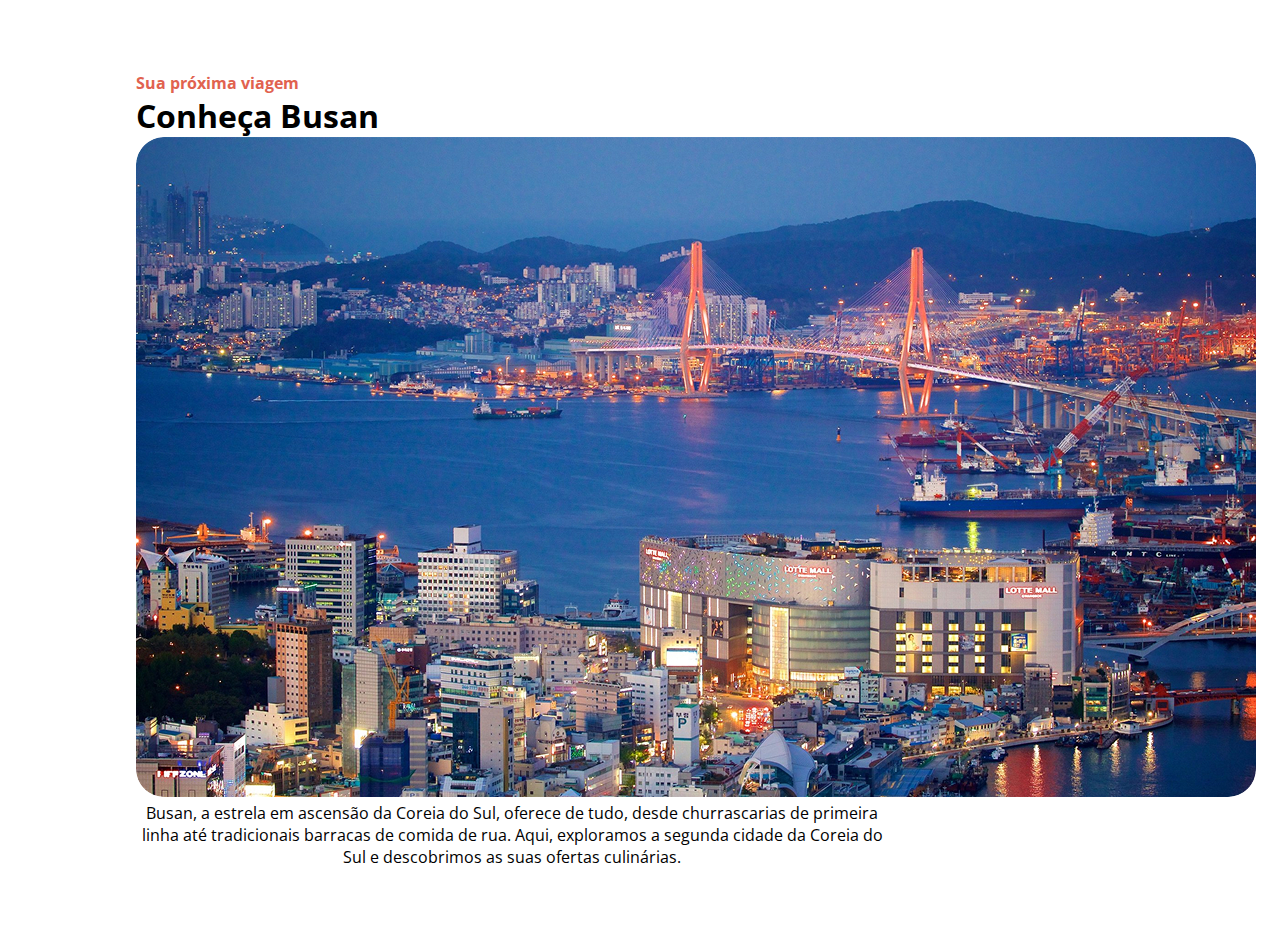
==== Desafio Local Turístico/index.html @ ed127ed5 "initial commit" ====
<!DOCTYPE html>
<html lang="pt-br">
<head>
    <meta charset="UTF-8">
    <meta name="viewport" content="width=device-width, initial-scale=1.0">
    <title>Local Turístico</title>
    <link rel="stylesheet" href="assets/style.css">
    <link rel="preconnect" href="https://fonts.googleapis.com">
<link rel="preconnect" href="https://fonts.gstatic.com" crossorigin>
<link href="https://fonts.googleapis.com/css2?family=Open+Sans:ital,wght@0,300..800;1,300..800&display=swap" rel="stylesheet">
</head>
<body>
    <div id="page">
        <tittle>
            <headline>Sua próxima viagem</headline>
            <h1>Conheça Busan</h1>
        </tittle>
    
        <img src="assets/capa-img.jpg" alt="porto de busan, com ponte estaiada">
        <p class="description">
            Busan, a estrela em ascensão da Coreia do Sul, oferece de tudo, desde churrascarias de primeira linha até tradicionais barracas de comida de rua. Aqui, exploramos a segunda cidade da Coreia do Sul e descobrimos as suas ofertas culinárias.
        </p>
    </div>
</body>
</html>
---- Desafio Local Turístico/assets/style.css ----
* {
    font-family: "Open Sans", serif;
    margin: 0;
    padding: 0;
}

body {
    width: 80vw;
}

headline {
    font-weight: bold;
    color: #E1624F;
}

h1 {
    
}

#page {
    box-sizing: border-box;
    width: 800px;
    padding: 24px;
    margin: 48px auto;
}

img {
    border-radius: 28px;
}

.description{
    text-align: center;
}
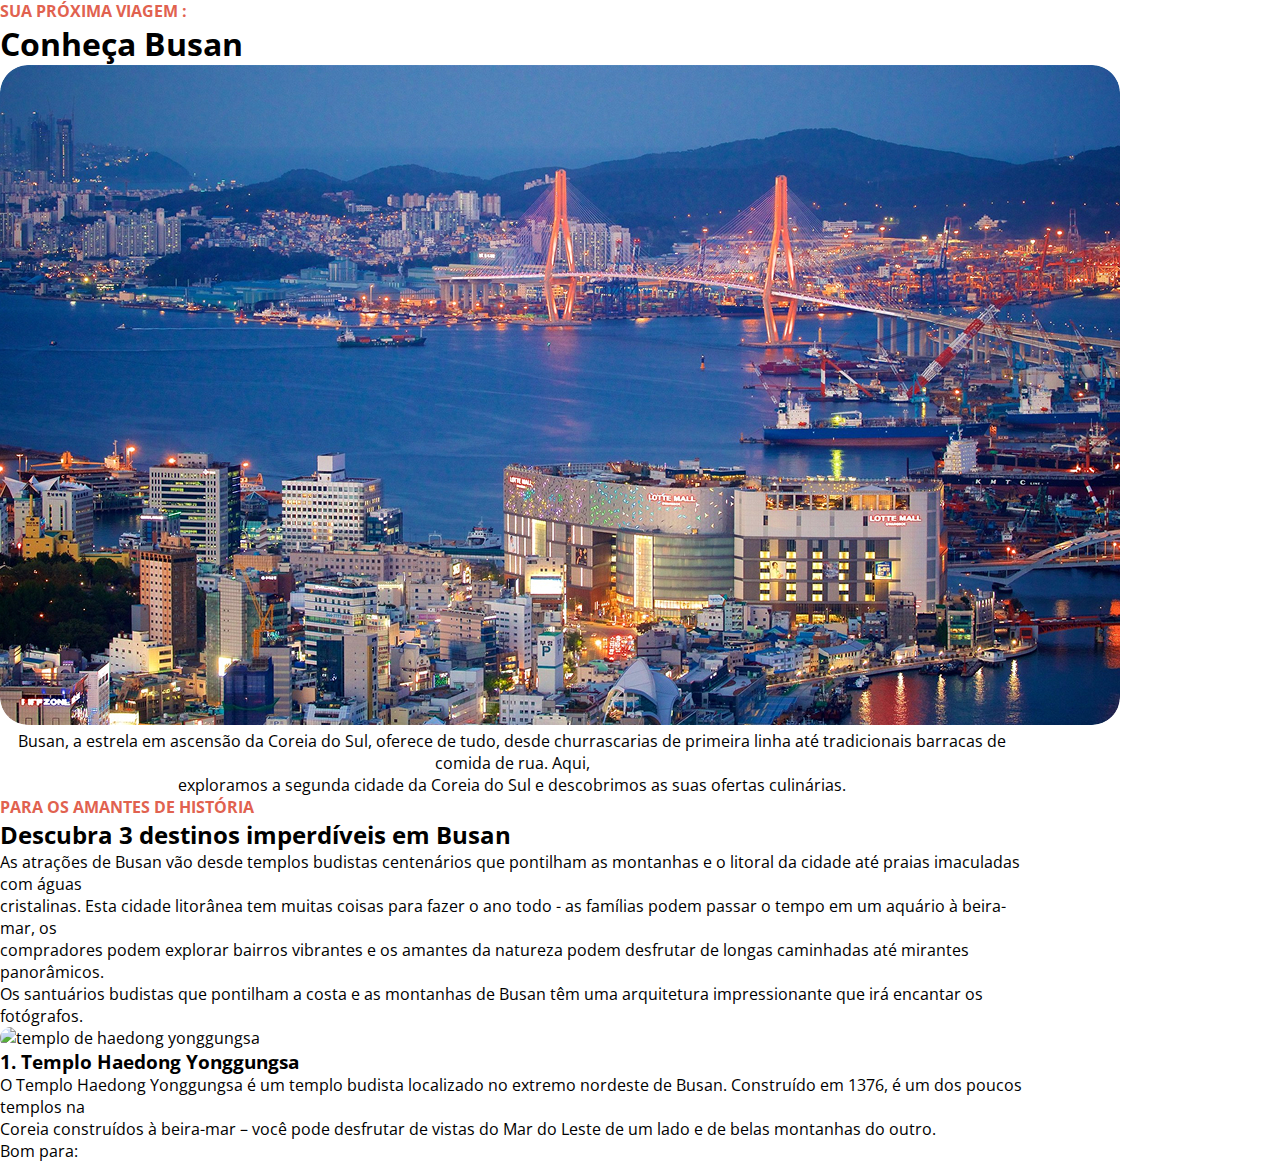
==== commit e909acdf: "melhorias e começo do projeto" ====
--- a/Desafio Local Turístico/index.html
+++ b/Desafio Local Turístico/index.html
@@ -10,16 +10,45 @@
 <link href="https://fonts.googleapis.com/css2?family=Open+Sans:ital,wght@0,300..800;1,300..800&display=swap" rel="stylesheet">
 </head>
 <body>
-    <div id="page">
-        <tittle>
-            <headline>Sua próxima viagem</headline>
-            <h1>Conheça Busan</h1>
-        </tittle>
+    <div id="background">
+        <section class="title">
+            <tittle>
+                <headline>SUA PRÓXIMA VIAGEM :</headline>
+                <h1>Conheça Busan</h1>
+            </tittle>
+        
+            <div id="apresentation">
+                <img src="assets/capa-img.jpg" alt="porto de busan, com ponte estaiada">
+                <p class="description">
+                    Busan, a estrela em ascensão da Coreia do Sul, oferece de tudo, desde churrascarias de primeira linha até tradicionais barracas de comida de rua. Aqui, <br> exploramos a segunda cidade da Coreia do Sul e descobrimos as suas ofertas culinárias.
+                </p>
+            </div> 
+                
+        </section> 
+        <section class="page">
+            <div class="travel">
+                <tittle>
+                    <headline>PARA OS AMANTES DE HISTÓRIA</headline>
+                    <h2>Descubra 3 destinos imperdíveis em Busan</h2>
+                </tittle>
+                <p class="text">
+                    As atrações de Busan vão desde templos budistas centenários que pontilham as montanhas e o litoral da cidade até praias imaculadas com águas <br> 
+                    cristalinas. Esta cidade litorânea tem muitas coisas para fazer o ano todo - as famílias podem passar o tempo em um aquário à beira-mar, os <br>
+                     compradores podem explorar bairros vibrantes e os amantes da natureza podem desfrutar de longas caminhadas até mirantes panorâmicos. <br>
+                    Os santuários budistas que pontilham a costa e as montanhas de Busan têm uma arquitetura impressionante que irá encantar os fotógrafos.
+                </p>
+                <img src="assets/card-travel-1.jpg" alt="templo de haedong yonggungsa">
+                <h3>1. Templo Haedong Yonggungsa</h3>
+                <p class="text">
+                    O Templo Haedong Yonggungsa é um templo budista localizado no extremo nordeste de Busan. Construído em 1376, é um dos poucos templos na <br> Coreia construídos à beira-mar – você pode desfrutar de vistas do Mar do Leste de um lado e de belas montanhas do outro.
+                </p>
+                <p class="list">
+                    Bom para: 
+                </p>
+            </div class="travel">
+        </section>
+        
     
-        <img src="assets/capa-img.jpg" alt="porto de busan, com ponte estaiada">
-        <p class="description">
-            Busan, a estrela em ascensão da Coreia do Sul, oferece de tudo, desde churrascarias de primeira linha até tradicionais barracas de comida de rua. Aqui, exploramos a segunda cidade da Coreia do Sul e descobrimos as suas ofertas culinárias.
-        </p>
     </div>
 </body>
 </html>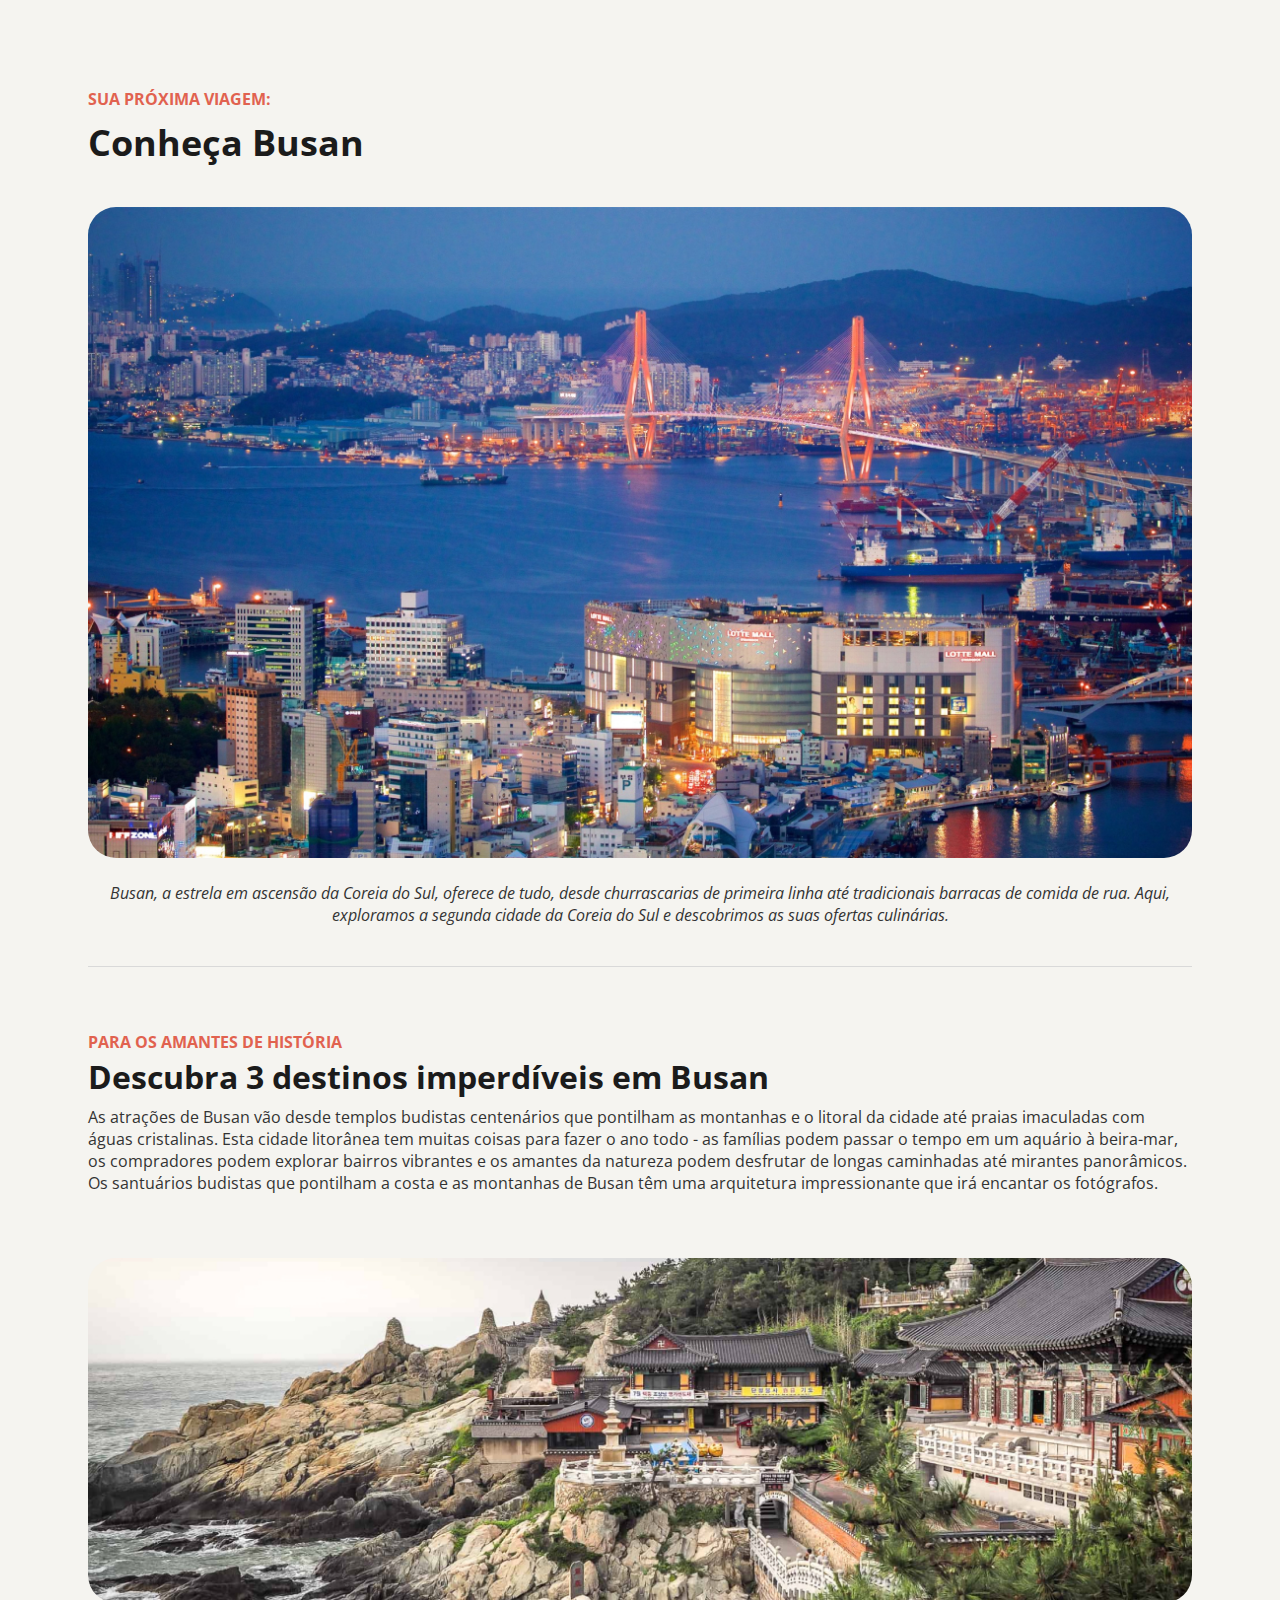
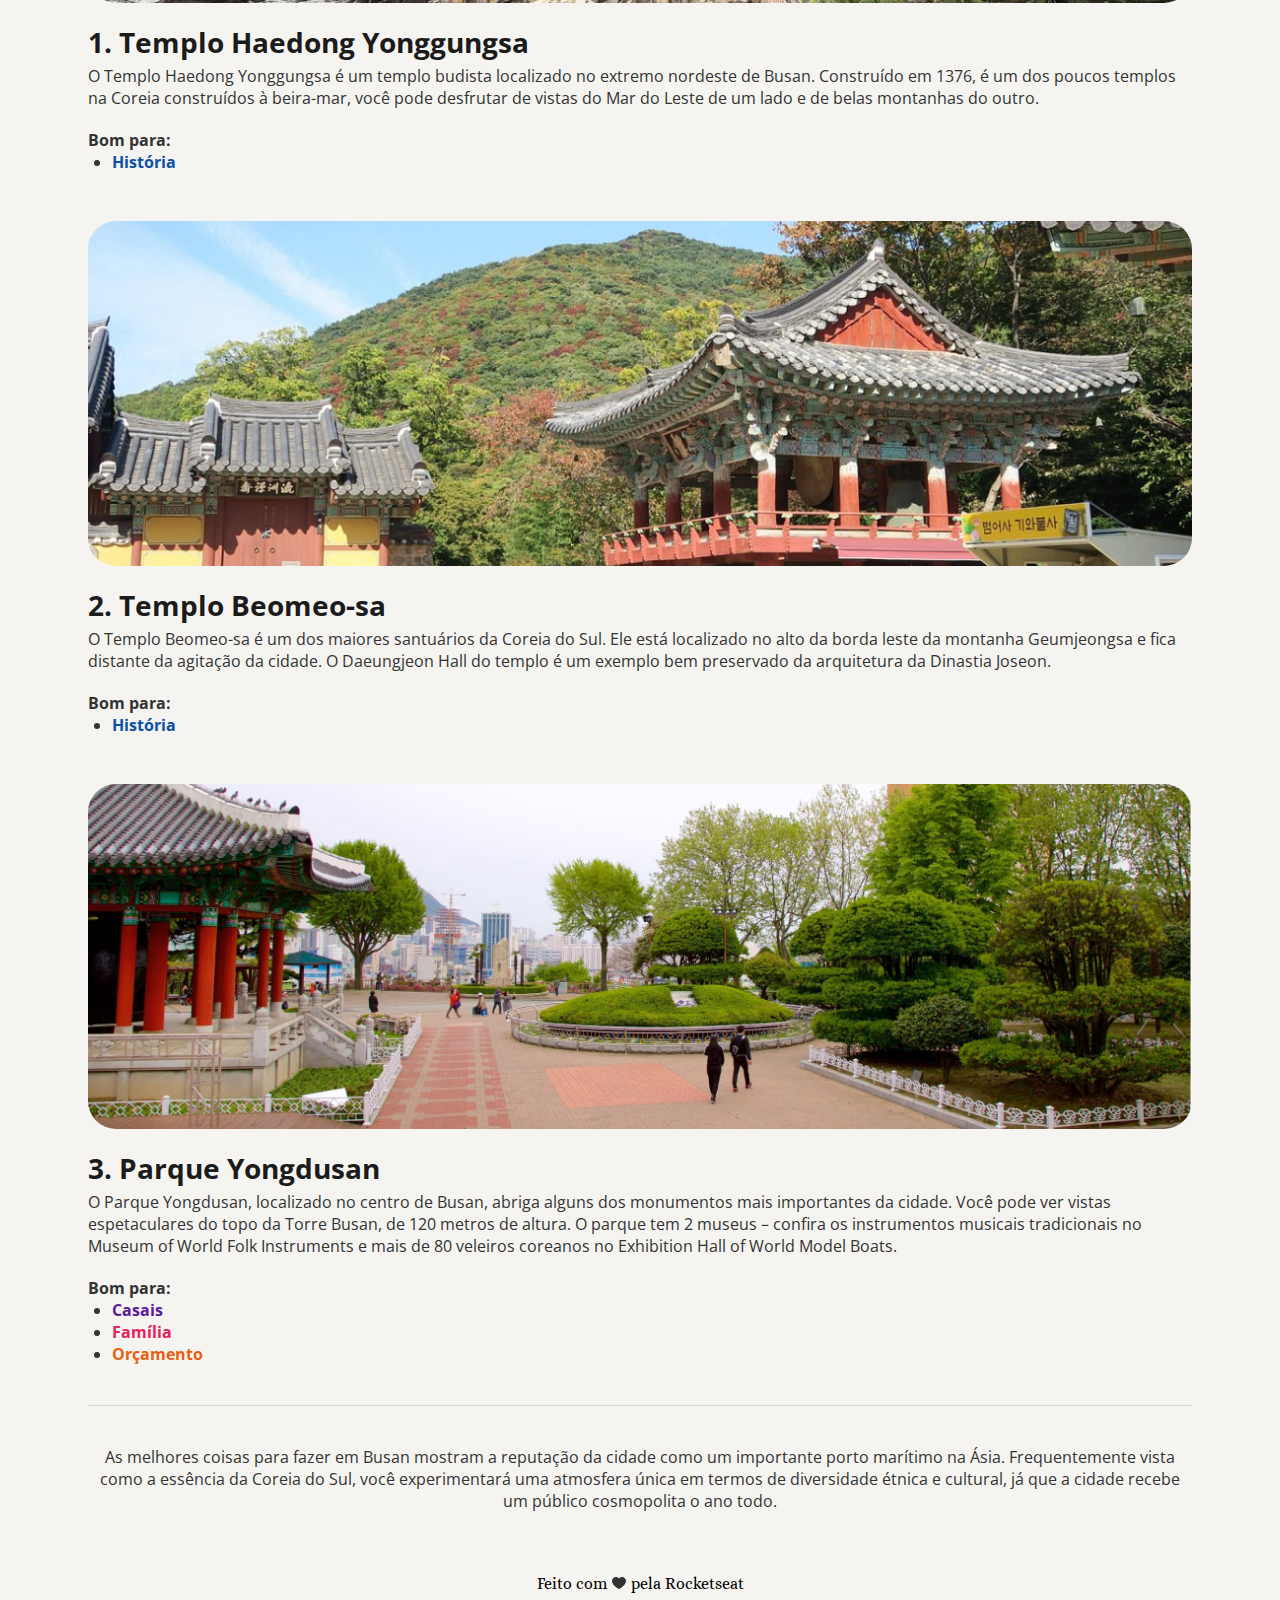
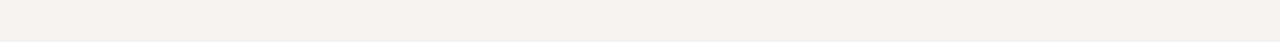
==== commit ba77c551: "consertando o projeto local turístico" ====
--- a/Desafio Local Turístico/index.html
+++ b/Desafio Local Turístico/index.html
@@ -1,54 +1,92 @@
 <!DOCTYPE html>
 <html lang="pt-br">
 <head>
+    <link rel="preconnect" href="https://fonts.googleapis.com">
+    <link rel="preconnect" href="https://fonts.gstatic.com" crossorigin>
     <meta charset="UTF-8">
     <meta name="viewport" content="width=device-width, initial-scale=1.0">
+    <link rel="shorcut icon" href="assets/icon.png">
     <title>Local Turístico</title>
-    <link rel="stylesheet" href="assets/style.css">
-    <link rel="preconnect" href="https://fonts.googleapis.com">
-<link rel="preconnect" href="https://fonts.gstatic.com" crossorigin>
-<link href="https://fonts.googleapis.com/css2?family=Open+Sans:ital,wght@0,300..800;1,300..800&display=swap" rel="stylesheet">
+    
+    <link rel="stylesheet" href="style.css">
+    <link href="https://fonts.googleapis.com/css2?family=Alice&family=Open+Sans:ital,wght@0,300..800;1,300..800&display=swap" rel="stylesheet">
 </head>
 <body>
-    <div id="background">
-        <section class="title">
-            <tittle>
-                <headline>SUA PRÓXIMA VIAGEM :</headline>
-                <h1>Conheça Busan</h1>
-            </tittle>
-        
-            <div id="apresentation">
-                <img src="assets/capa-img.jpg" alt="porto de busan, com ponte estaiada">
-                <p class="description">
-                    Busan, a estrela em ascensão da Coreia do Sul, oferece de tudo, desde churrascarias de primeira linha até tradicionais barracas de comida de rua. Aqui, <br> exploramos a segunda cidade da Coreia do Sul e descobrimos as suas ofertas culinárias.
+    <main>
+        <section id="next-trip">
+            <span>Sua próxima viagem:</span>
+            <h1>Conheça Busan</h1>
+
+            <img src="assets/conheca-busan.jpg" alt="Vista panorâmica noturna de Busan, Coreia do Sul, com a ponte Gwangandaegyo iluminada ao fundo, refletindo suas luzes sobre a água. Em primeiro plano, está o Lotte Mall e edifícios ao redor, com diversas luzes destacando a vida urbana da cidade.">
+
+            <p>
+                Busan, a estrela em ascensão da Coreia do Sul, oferece de tudo, desde churrascarias de primeira linha até tradicionais barracas de comida de rua. Aqui, exploramos a segunda cidade da Coreia do Sul e descobrimos as suas ofertas culinárias.
+            </p>
+        </section>
+
+        <section id="destinations">
+            <span>Para os amantes de história</span>
+            <h2>Descubra 3 destinos imperdíveis em Busan</h2>
+            <p>
+                As atrações de Busan vão desde templos budistas centenários que pontilham as montanhas e o litoral da cidade até praias imaculadas com águas cristalinas. Esta cidade litorânea tem muitas coisas para fazer o ano todo - as famílias podem passar o tempo em um aquário à beira-mar, os compradores podem explorar bairros vibrantes e os amantes da natureza podem desfrutar de longas caminhadas até mirantes panorâmicos. Os santuários budistas que pontilham a costa e as montanhas de Busan têm uma arquitetura impressionante que irá encantar os fotógrafos. 
+            </p>
+
+            <article>
+                <img src="assets/templo-haedong-yonggungsa.jpg" alt="Templo Haedong Yonggungsa em Busan, Coreia do Sul, localizado à beira-mar, com sua arquitetura tradicional coreana cercada por penhascos rochosos e vegetação. A cena destaca o templo contrastando com o oceano ao fundo, criando uma atmosfera de tranquilidade e beleza natural.">
+
+                <h3>1. Templo Haedong Yonggungsa</h3>
+                <p>
+                    O Templo Haedong Yonggungsa é um templo budista localizado no extremo nordeste de Busan. Construído em 1376, é um dos poucos templos na Coreia construídos à beira-mar, você pode desfrutar de vistas do Mar do Leste de um lado e de belas montanhas do outro. 
                 </p>
-            </div> 
-                
-        </section> 
-        <section class="page">
-            <div class="travel">
-                <tittle>
-                    <headline>PARA OS AMANTES DE HISTÓRIA</headline>
-                    <h2>Descubra 3 destinos imperdíveis em Busan</h2>
-                </tittle>
-                <p class="text">
-                    As atrações de Busan vão desde templos budistas centenários que pontilham as montanhas e o litoral da cidade até praias imaculadas com águas <br> 
-                    cristalinas. Esta cidade litorânea tem muitas coisas para fazer o ano todo - as famílias podem passar o tempo em um aquário à beira-mar, os <br>
-                     compradores podem explorar bairros vibrantes e os amantes da natureza podem desfrutar de longas caminhadas até mirantes panorâmicos. <br>
-                    Os santuários budistas que pontilham a costa e as montanhas de Busan têm uma arquitetura impressionante que irá encantar os fotógrafos.
+
+                <span>Bom para:</span>
+                <ul>
+                    <li><span class="history">História</span></li>
+                </ul>
+            </article>
+
+            <article>
+                <img src="assets/templo-beomeo-sa.jpg" alt="Templo Beomeo-sa em Busan, Coreia do Sul, com sua arquitetura tradicional coreana, incluindo telhados ornamentados e detalhes coloridos. Ao fundo, uma colina arborizada repleta de vegetação, destacando a integração do templo com a natureza ao redor.">
+
+                <h3>2. Templo Beomeo-sa</h3>
+                <p>
+                    O Templo Beomeo-sa é um dos maiores santuários da Coreia do Sul. Ele está localizado no alto da borda leste da montanha Geumjeongsa e fica distante da agitação da cidade. O Daeungjeon Hall do templo é um exemplo bem preservado da arquitetura da Dinastia Joseon.
                 </p>
-                <img src="assets/card-travel-1.jpg" alt="templo de haedong yonggungsa">
-                <h3>1. Templo Haedong Yonggungsa</h3>
-                <p class="text">
-                    O Templo Haedong Yonggungsa é um templo budista localizado no extremo nordeste de Busan. Construído em 1376, é um dos poucos templos na <br> Coreia construídos à beira-mar – você pode desfrutar de vistas do Mar do Leste de um lado e de belas montanhas do outro.
+
+                <span>Bom para:</span>
+                <ul>
+                    <li><span class="history">História</span></li>
+                </ul>
+            </article>
+
+            <article>
+                <img src="assets/parque-yongdusan.jpg" alt="Vista do Parque Yongdusan em Busan, Coreia do Sul, com um pavilhão tradicional coreano à esquerda e uma paisagem de árvores podadas e caminhos pavimentados ao centro, emoldurados por vegetação exuberante e edifícios modernos ao fundo.">
+
+                <h3>3. Parque Yongdusan</h3>
+                <p>
+                    O Parque Yongdusan, localizado no centro de Busan, abriga alguns dos monumentos mais importantes da cidade. Você pode ver vistas espetaculares do topo da Torre Busan, de 120 metros de altura. O parque tem 2 museus – confira os instrumentos musicais tradicionais no Museum of World Folk Instruments e mais de 80 veleiros coreanos no Exhibition Hall of World Model Boats.
                 </p>
-                <p class="list">
-                    Bom para: 
-                </p>
-            </div class="travel">
+
+                <span>Bom para:</span>
+                <ul>
+                    <li><span id="couple">Casais</span></li>
+                    <li><span id="family">Família</span></li>
+                    <li><span id="budget">Orçamento</span></li>
+                </ul>
+            </article>
         </section>
-        
-    
-    </div>
+    </main>
+
+    <footer>
+        <p>
+            As melhores coisas para fazer em Busan mostram a reputação da cidade como um importante porto marítimo na Ásia. Frequentemente vista como a essência da Coreia do Sul, você experimentará uma atmosfera única em termos de diversidade étnica e cultural, já que a cidade recebe um público cosmopolita o ano todo. 
+        </p>
+
+        <div>
+            <span>Feito com</span>
+            <img src="assets/heart.svg" alt="coração">
+            <span>pela Rocketseat</span>
+        </div>
+    </footer>
 </body>
 </html>--- a/Desafio Local Turístico/style.css
+++ b/Desafio Local Turístico/style.css
@@ -0,0 +1,183 @@
+/* -- GLOBAL -- */
+* {
+    margin: 0;
+    padding: 0;
+    box-sizing: border-box;
+}
+
+:root{
+    --default-color: #F5F4F0;
+    --text-headline-color: #E1624F;
+    --text-primary-color: #1B1B1B;
+    --text-secondary-color: #333;
+    --border-color: #D9D9D9;
+    --blue-accent: #0C51A7;
+    --purple-accent: #591B98;
+    --pink-accent: #E5245E;
+    --orange-accent: #E95E10;
+}
+
+::selection{
+    background-color: var(--orange-accent);
+    color: var(--default-color);
+}
+
+html, body {
+    background-color: var(--default-color);
+    width: 100%;
+    min-height: 100vh;
+    height: auto;
+    font-size: 1rem;
+    font-family: "Open Sans", sans-serif;
+}
+
+body {
+    padding: 5.5rem 5.5rem 3rem;
+}
+
+h1, h2, h3 {
+    color: var(--text-primary-color);
+    font-weight: 700;
+}
+
+img {
+    border-radius: 1.75rem;
+    vertical-align: top;
+}
+
+ul {
+    list-style: disc;
+}
+
+li {
+    margin-left: 1.5rem;
+}
+
+p {
+    color: var(--text-secondary-color);
+}
+
+#next-trip, 
+#destinations,
+footer {
+    max-width: 75rem;
+    margin-inline: auto;
+}
+
+#next-trip,
+#destinations {
+    padding-bottom: 2.5rem;
+    border-bottom: 0.0625rem solid var(--border-color);
+}
+
+#next-trip span,
+#destinations > span {
+    color: var(--text-headline-color);
+    text-transform: uppercase;
+    font-weight: 700;
+}
+
+#next-trip img,
+#destinations img{
+    width: 100%;
+}
+/* -------- */
+
+/* NEXT-TRIP */
+#next-trip {
+    margin-bottom: 4rem;
+}
+
+#next-trip h1 {
+    font-size: 2.25rem;
+    margin: 0.5rem 0 2.5rem;
+}
+
+#next-trip p {
+    font-style: italic;
+    text-align: center;
+    margin-top: 1.5rem;
+}
+
+/* DESTINATIONS */
+#destinations {
+    margin-bottom: 2.5rem;
+}
+
+#destinations h2 {
+    font-size: 2rem;
+    margin: 0.125rem 0 0.5rem;
+}
+
+#destinations p {
+    margin-bottom: 4rem;
+}
+
+#destinations article {
+    margin-bottom: 3rem;
+}
+
+#destinations article:last-child {
+    margin-bottom: 0;
+}
+
+#destinations article img {
+    margin-bottom: 1.25rem;
+}
+
+#destinations article h3 {
+    font-size: 1.75rem;
+    margin-bottom: 0.25rem;
+}
+
+#destinations article p {
+    margin-bottom: 1.25rem;
+}
+
+#destinations article span {
+    color: var(--text-secondary-color);
+    font-weight: 700;
+}
+
+#destinations article ul li {
+    color: var(--text-secondary-color);
+    font-weight: 700;
+}
+
+#destinations article ul li span.history {
+    color: var(--blue-accent);
+}
+
+#destinations article ul li span#couple {
+    color: var(--purple-accent);
+}
+
+#destinations article ul li span#family {
+    color: var(--pink-accent);
+}
+
+#destinations article ul li span#budget {
+    color: var(--orange-accent);
+}
+
+/* FOOTER */
+footer {
+    text-align: center;
+}
+
+footer p {
+    margin-bottom: 3.75rem;
+}
+
+footer div {
+    font-family: "Alice", sans-serif;
+    display: inline-flex;
+    align-items: center;
+    gap: 0.25rem;
+}
+
+@media screen and (max-width: 768px) {
+    body {
+        padding-inline: 1.25rem;
+    }
+}